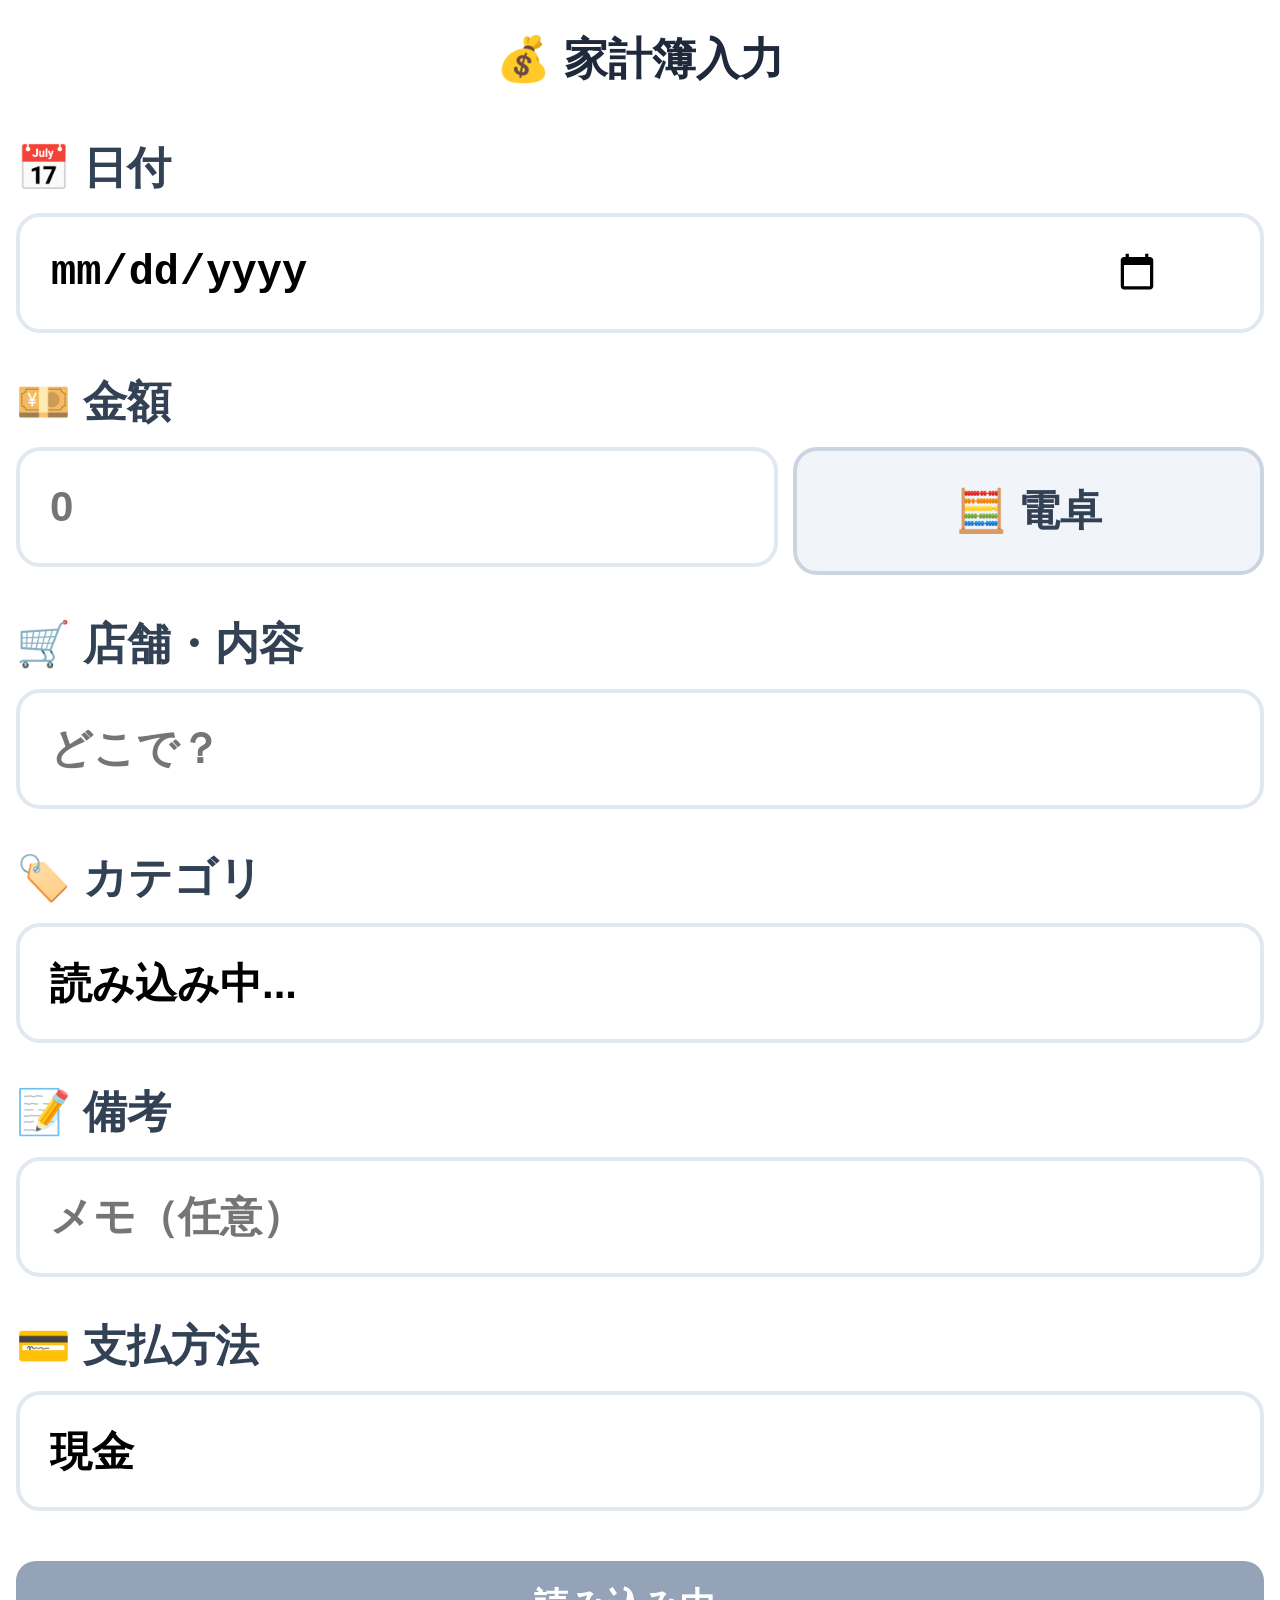
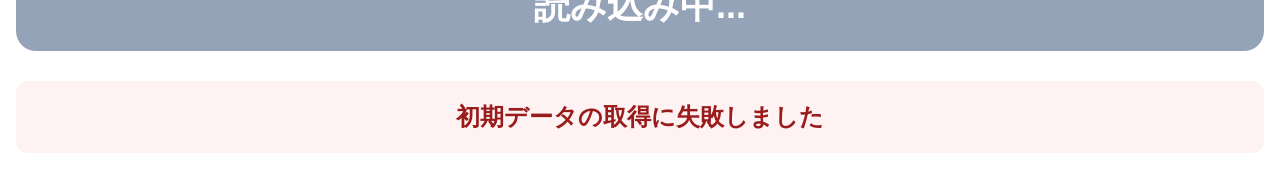
==== docs/index.html @ 9626bc62 "feat: WebアプリをJSON API化し、GitHub Pagesでフロントエンドを配信 GAS Web AppはJSON APIに専念させ、入力フォーム(電卓・曜日表示付き)は docs/in" ====
<!DOCTYPE html>
<html lang="ja">
<head>
  <meta charset="UTF-8">
  <meta name="viewport" content="width=device-width, initial-scale=1.0, maximum-scale=1.0, user-scalable=no">
  <title>家計簿</title>
  <style>
    html, body {
      width: 100%;
      height: 100%;
      margin: 0;
      padding: 0;
      background: #ffffff;
      color: #1e293b;
      font-family: -apple-system, BlinkMacSystemFont, sans-serif;
      font-size: 20px; /* 全体の基準をさらにアップ */
    }
    .container {
      width: 100%;
      padding: 0 16px 40px;
      box-sizing: border-box;
    }
    .app-header {
      padding: 30px 0 10px;
      text-align: center;
    }
    .app-header h1 { font-size: 2.2rem; margin: 0; }
    
    .form-container {
      width: 100%;
    }
    
    label {
      display: block;
      font-size: 2.2rem; /* さらに大きく */
      font-weight: 900;
      margin: 40px 0 15px;
      color: #334155;
    }
    input, select {
      width: 100%;
      height: 120px; /* 極限の高さ */
      padding: 0 30px;
      border: 4px solid #e2e8f0;
      border-radius: 24px;
      font-size: 42px; /* 入力文字を極限まで巨大に */
      font-weight: bold;
      box-sizing: border-box;
      background: #fff;
      -webkit-appearance: none;
    }
    input:focus, select:focus { border-color: #2563eb; outline: none; }
    
    .btn {
      width: 100%;
      height: 90px; /* 特大ボタン */
      background: #2563eb;
      color: #fff;
      border: none;
      border-radius: 20px;
      font-size: 1.8rem;
      font-weight: 900;
      margin-top: 50px;
      cursor: pointer;
      box-shadow: 0 10px 20px rgba(37,99,235,0.3);
    }
    .btn:disabled { background: #94a3b8; box-shadow: none; cursor: not-allowed; }
    .btn:active:not(:disabled) { transform: scale(0.96); opacity: 0.9; }
    
    #message { margin-top: 30px; padding: 20px; border-radius: 12px; display: none; text-align: center; font-weight: 800; font-size: 1.2rem; }

    /* 電卓スタイル */
    /* 電卓起動ボタン（入力欄と同サイズ） */
    .calc-btn-trigger {
      display: flex;
      align-items: center;
      justify-content: center;
      width: 100%;
      height: 120px;
      background: #f1f5f9;
      border: 4px solid #cbd5e1;
      border-radius: 24px;
      font-size: 42px; /* 入力欄(42px)と合わせる */
      font-weight: bold;
      cursor: pointer;
      color: #334155;
    }
    .calc-btn-trigger:active { background: #e2e8f0; }
    .calc-overlay {
      display: none;
      position: fixed;
      top: 0; left: 0; width: 100%; height: 100%;
      background: rgba(0,0,0,0.5);
      z-index: 1000;
      justify-content: center;
      align-items: center;
    }
    .calculator {
      background: #fff;
      width: 100%;
      height: 100%;
      max-width: none;
      border-radius: 0;
      padding: 30px 20px;
      display: flex;
      flex-direction: column;
      box-sizing: border-box;
    }
    .calc-display {
      width: 100%;
      height: 140px; /* さらに高く */
      background: #f8fafc;
      border-radius: 18px;
      margin-bottom: 30px;
      text-align: right;
      padding: 20px;
      font-size: 6rem; /* さらに巨大化 */
      font-weight: bold;
      box-sizing: border-box;
      display: flex;
      align-items: center;
      justify-content: flex-end;
      overflow-x: auto; /* 長い計算式でも対応 */
    }
    .calc-grid {
      flex: 1;
      display: grid;
      grid-template-columns: repeat(4, 1fr);
      gap: 15px;
    }
    .calc-key {
      height: 100%;
      min-height: 70px;
      border: none;
      border-radius: 20px;
      font-size: 3.5rem; /* さらに大きく */
      font-weight: bold;
      background: #f1f5f9;
      color: #334155;
      cursor: pointer;
    }
    .calc-key.op { background: #e2e8f0; color: #1e293b; font-size: 4rem; }
    .calc-key.action { background: #2563eb; color: #fff; grid-column: span 2; font-size: 2.8rem; }
    .calc-key.clear { background: #fef2f2; color: #991b1b; }
    .calc-key:active { background: #cbd5e1; }
    
    /* 日付入力欄内の曜日表示用 */
    .date-wrapper {
      position: relative;
      width: 100%;
    }
    #dayOfWeek {
      position: absolute;
      right: 50px; /* カレンダーアイコンを避ける */
      top: 50%;
      transform: translateY(-50%);
      pointer-events: none; /* 下の入力を邪魔しない */
      font-weight: bold;
      font-size: 1.4rem;
    }
    input[type="date"] {
      padding-right: 100px; /* 曜日分の余白 */
    }
  </style>
</head>
<body>
  <div class="calc-overlay" id="calcOverlay">
    <div class="calculator">
      <div class="calc-display" id="calcDisplay">0</div>
      <div class="calc-grid">
        <button type="button" class="calc-key clear" onclick="calcAction('C')">C</button>
        <button type="button" class="calc-key op" onclick="calcAction('/')">÷</button>
        <button type="button" class="calc-key op" onclick="calcAction('*')">×</button>
        <button type="button" class="calc-key op" onclick="calcAction('back')">⌫</button>
        
        <button type="button" class="calc-key" onclick="calcAction('7')">7</button>
        <button type="button" class="calc-key" onclick="calcAction('8')">8</button>
        <button type="button" class="calc-key" onclick="calcAction('9')">9</button>
        <button type="button" class="calc-key op" onclick="calcAction('-')">-</button>
        
        <button type="button" class="calc-key" onclick="calcAction('4')">4</button>
        <button type="button" class="calc-key" onclick="calcAction('5')">5</button>
        <button type="button" class="calc-key" onclick="calcAction('6')">6</button>
        <button type="button" class="calc-key op" onclick="calcAction('+')">+</button>
        
        <button type="button" class="calc-key" onclick="calcAction('1')">1</button>
        <button type="button" class="calc-key" onclick="calcAction('2')">2</button>
        <button type="button" class="calc-key" onclick="calcAction('3')">3</button>
        <button type="button" class="calc-key op" onclick="calcAction('=')">=</button>
        
        <button type="button" class="calc-key" onclick="calcAction('0')">0</button>
        <button type="button" class="calc-key" onclick="calcAction('.')">.</button>
        <button type="button" class="calc-key action" onclick="calcApply()">反映する</button>
        <button type="button" class="calc-key" style="grid-column: span 2; background: #94a3b8; color: #fff;" onclick="toggleCalc(false)">閉じる</button>
      </div>
    </div>
  </div>
  <div class="container">
    <div class="app-header">
      <h1>💰 家計簿入力</h1>
    </div>
    
    <div class="form-container">
      <form id="entryForm">
        <label>📅 日付</label>
        <div class="date-wrapper">
          <input type="date" name="date" required>
          <span id="dayOfWeek"></span>
        </div>
        
        <label>💴 金額</label>
        <div style="display: flex; gap: 15px;">
          <input type="number" name="amount" placeholder="0" inputmode="numeric" required style="flex: 1.5;">
          <div class="calc-btn-trigger" onclick="toggleCalc(true)" style="flex: 1;">🧮 電卓</div>
        </div>
        
        <label>🛒 店舗・内容</label>
        <input type="text" name="shop" placeholder="どこで？" required>
        
        <label>🏷️ カテゴリ</label>
        <select name="category" required>
          <option value="">読み込み中...</option>
        </select>
        
        <label>📝 備考</label>
        <input type="text" name="memo" placeholder="メモ（任意）">

        <label>💳 支払方法</label>
        <select name="source" required>
          <option value="現金">現金</option>
          <option value="楽天ペイ">楽天ペイ</option>
          <option value="楽天カード">楽天カード</option>
          <option value="口座引落">口座引落</option>
        </select>
        
        <button type="submit" class="btn" id="submitBtn" disabled>読み込み中...</button>
        <div id="message"></div>
      </form>
    </div>
  </div>

  <script>
    // GASのWeb App APIのURL
    const GAS_API_URL = "https://script.google.com/macros/s/AKfycbwJkGi-ZjBbujrOGC5lajEsW_bEzO8vfhhqtZwaA_ltEMRkQcz_X6Qx46fzimgel_sfVg/exec";

    function showMessage(text, color) {
      const msg = document.getElementById('message');
      msg.textContent = text;
      msg.style.display = 'block';
      msg.style.background = color === 'green' ? '#ecfdf5' : '#fef2f2';
      msg.style.color = color === 'green' ? '#065f46' : '#991b1b';
      setTimeout(() => { msg.style.display = 'none'; }, 5000);
    }

    const dayOfWeekSpan = document.getElementById('dayOfWeek');
    const dateInput = document.querySelector('[name=date]');
    const weekDays = ['日', '月', '火', '水', '木', '金', '土'];

    function updateDayOfWeek() {
      const dateVal = dateInput.value;
      if (dateVal) {
        const date = new Date(dateVal);
        const dayIdx = date.getDay();
        const day = weekDays[dayIdx];
        dayOfWeekSpan.textContent = '(' + day + ')';
        
        // 色付け
        if (dayIdx === 0) dayOfWeekSpan.style.color = '#ef4444'; // 日: 赤
        else if (dayIdx === 6) dayOfWeekSpan.style.color = '#3b82f6'; // 土: 青
        else dayOfWeekSpan.style.color = '#64748b'; // 平日: グレー
      } else {
        dayOfWeekSpan.textContent = '';
      }
    }

    function getTodayString() {
      const now = new Date();
      const y = now.getFullYear();
      const m = String(now.getMonth() + 1).padStart(2, '0');
      const d = String(now.getDate()).padStart(2, '0');
      return `${y}-${m}-${d}`;
    }

    function escapeHtml(str) {
      if (!str) return '';
      return String(str).replace(/&/g, '&amp;').replace(/</g, '&lt;').replace(/>/g, '&gt;').replace(/"/g, '&quot;');
    }

    // 初期化処理: カテゴリ一覧の取得と日付の初期設定
    function initApp() {
      const btn = document.getElementById('submitBtn');
      fetch(GAS_API_URL + "?action=init")
        .then(res => {
          if (!res.ok) throw new Error('Network response was not ok');
          return res.json();
        })
        .then(data => {
          // カテゴリの描画
          const categorySelect = document.querySelector('[name=category]');
          if (data.categories && data.categories.length > 0) {
            categorySelect.innerHTML = data.categories
              .map(c => '<option value="' + escapeHtml(c) + '">' + escapeHtml(c) + '</option>')
              .join('\n');
          } else {
            categorySelect.innerHTML = '<option value="">カテゴリが取得できませんでした</option>';
          }

          // 今日の日付を設定
          dateInput.value = getTodayString();
          updateDayOfWeek();
          
          btn.disabled = false;
          btn.textContent = '登録する';
        })
        .catch(err => {
          showMessage('初期データの取得に失敗しました', 'red');
          console.error(err);
        });
    }

    // 電卓ロジック
    let calcExpr = '';
    let errorTimeoutId = null;
    const calcDisplay = document.getElementById('calcDisplay');
    const amountInput = document.querySelector('[name=amount]');

    function toggleCalc(show) {
      document.getElementById('calcOverlay').style.display = show ? 'flex' : 'none';
      if (show) {
        if (errorTimeoutId) {
          clearTimeout(errorTimeoutId);
          errorTimeoutId = null;
        }
        calcExpr = amountInput.value || '0';
        updateCalcDisplay();
      }
    }

    function updateCalcDisplay() {
      calcDisplay.textContent = calcExpr || '0';
    }

    function calcAction(val) {
      if (errorTimeoutId) {
        clearTimeout(errorTimeoutId);
        errorTimeoutId = null;
        if (calcExpr === 'Error') {
          calcExpr = '';
        }
      }

      if (val === 'C') {
        calcExpr = '';
      } else if (val === 'back') {
        calcExpr = calcExpr.slice(0, -1);
      } else if (val === '=') {
        try {
          calcExpr = String(Function('"use strict";return (' + calcExpr.replace(/[^-()\\d/*+.]/g, '') + ')')());
        } catch (e) {
          calcExpr = 'Error';
          updateCalcDisplay();
          errorTimeoutId = setTimeout(() => {
            calcExpr = '';
            updateCalcDisplay();
            errorTimeoutId = null;
          }, 1000);
          return;
        }
      } else {
        if (calcExpr === '0' && !isNaN(val)) calcExpr = val;
        else calcExpr += val;
      }
      updateCalcDisplay();
    }

    function calcApply() {
      calcAction('=');
      if (calcExpr !== 'Error') {
        amountInput.value = calcExpr;
        toggleCalc(false);
      }
    }

    dateInput.addEventListener('change', updateDayOfWeek);

    document.getElementById('entryForm').addEventListener('submit', function(e) {
      e.preventDefault();
      const btn = document.getElementById('submitBtn');
      btn.disabled = true;
      btn.textContent = '登録中...';

      const data = {
        date: e.target.date.value,
        amount: e.target.amount.value,
        shop: e.target.shop.value,
        category: e.target.category.value,
        source: e.target.source.value,
        memo: e.target.memo.value
      };

      // CORSプリフライトを避けるため Content-Type: text/plain でJSONを送信
      fetch(GAS_API_URL, {
        method: 'POST',
        mode: 'cors',
        headers: {
          'Content-Type': 'text/plain'
        },
        body: JSON.stringify(data)
      })
      .then(res => {
        if (!res.ok) throw new Error('API response was not ok');
        return res.json();
      })
      .then(res => {
        if (res.success) {
          showMessage('登録しました ✅', 'green');
          e.target.reset();
          dateInput.value = getTodayString();
          updateDayOfWeek();
        } else {
          showMessage('エラー: ' + res.error, 'red');
        }
        btn.disabled = false;
        btn.textContent = '登録する';
      })
      .catch(err => {
        showMessage('通信エラーが発生しました', 'red');
        console.error(err);
        btn.disabled = false;
        btn.textContent = '登録する';
      });
    });

    // 起動時にロード処理を実行
    window.addEventListener('DOMContentLoaded', initApp);
  </script>
</body>
</html>
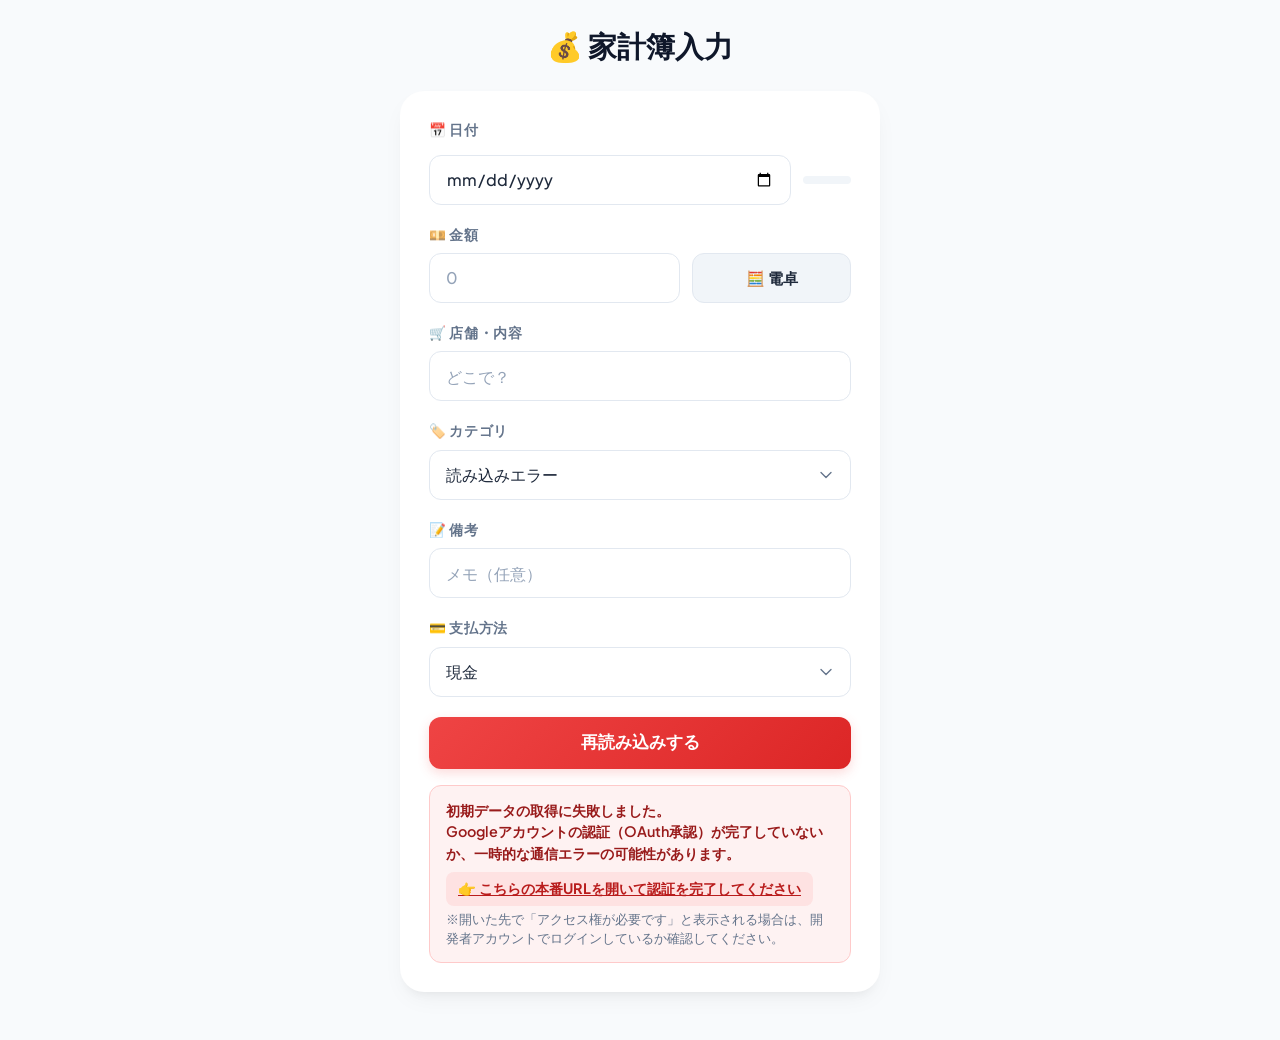
==== commit 8028c0bf: "fix: Web画面のスマホ表示最適化および初期読み込みエラー時のハンドリング改善" ====
--- a/docs/index.html
+++ b/docs/index.html
@@ -3,167 +3,395 @@
 <head>
   <meta charset="UTF-8">
   <meta name="viewport" content="width=device-width, initial-scale=1.0, maximum-scale=1.0, user-scalable=no">
-  <title>家計簿</title>
+  <title>家計簿入力</title>
+  <link rel="preconnect" href="https://fonts.googleapis.com">
+  <link rel="preconnect" href="https://fonts.gstatic.com" crossorigin>
+  <link href="https://fonts.googleapis.com/css2?family=Plus+Jakarta+Sans:wght@400;500;600;700;800&display=swap" rel="stylesheet">
   <style>
-    html, body {
-      width: 100%;
-      height: 100%;
+    :root {
+      --primary: #059669; /* emerald 600 */
+      --primary-hover: #047857; /* emerald 700 */
+      --primary-light: #ecfdf5; /* emerald 50 */
+      --bg: #f8fafc; /* slate 50 */
+      --card-bg: #ffffff;
+      --text: #1e293b; /* slate 800 */
+      --text-muted: #64748b; /* slate 500 */
+      --border: #e2e8f0; /* slate 200 */
+      --focus-ring: rgba(5, 150, 105, 0.2);
+      --font: 'Plus Jakarta Sans', -apple-system, BlinkMacSystemFont, "Segoe UI", Roboto, sans-serif;
+    }
+
+    * {
+      box-sizing: border-box;
       margin: 0;
       padding: 0;
-      background: #ffffff;
-      color: #1e293b;
-      font-family: -apple-system, BlinkMacSystemFont, sans-serif;
-      font-size: 20px; /* 全体の基準をさらにアップ */
-    }
+    }
+
+    body {
+      background: var(--bg);
+      color: var(--text);
+      font-family: var(--font);
+      font-size: 16px;
+      line-height: 1.5;
+      padding: 24px 16px 48px;
+      min-height: 100vh;
+      display: flex;
+      flex-direction: column;
+      align-items: center;
+      justify-content: center;
+    }
+
     .container {
       width: 100%;
-      padding: 0 16px 40px;
-      box-sizing: border-box;
-    }
+      max-width: 480px;
+    }
+
     .app-header {
-      padding: 30px 0 10px;
+      margin-bottom: 24px;
       text-align: center;
     }
-    .app-header h1 { font-size: 2.2rem; margin: 0; }
-    
-    .form-container {
-      width: 100%;
-    }
-    
+
+    .app-header h1 {
+      font-size: 1.8rem;
+      font-weight: 800;
+      color: #0f172a;
+      display: flex;
+      align-items: center;
+      justify-content: center;
+      gap: 10px;
+    }
+
+    .card {
+      background: var(--card-bg);
+      border-radius: 24px;
+      padding: 28px;
+      box-shadow: 0 10px 25px -5px rgba(0, 0, 0, 0.05), 0 8px 10px -6px rgba(0, 0, 0, 0.05);
+      border: 1px solid rgba(255, 255, 255, 0.8);
+    }
+
+    .form-group {
+      margin-bottom: 20px;
+    }
+
     label {
       display: block;
-      font-size: 2.2rem; /* さらに大きく */
-      font-weight: 900;
-      margin: 40px 0 15px;
-      color: #334155;
-    }
+      font-size: 0.85rem;
+      font-weight: 700;
+      margin-bottom: 8px;
+      color: var(--text-muted);
+      text-transform: uppercase;
+      letter-spacing: 0.05em;
+    }
+
+    /* 入力フィールドの基本スタイル */
     input, select {
       width: 100%;
-      height: 120px; /* 極限の高さ */
-      padding: 0 30px;
-      border: 4px solid #e2e8f0;
-      border-radius: 24px;
-      font-size: 42px; /* 入力文字を極限まで巨大に */
-      font-weight: bold;
-      box-sizing: border-box;
-      background: #fff;
+      height: 50px;
+      padding: 0 16px;
+      border: 1.5px solid var(--border);
+      border-radius: 12px;
+      font-size: 1rem;
+      font-weight: 500;
+      color: var(--text);
+      background-color: var(--card-bg);
+      transition: all 0.2s ease;
+      font-family: inherit;
       -webkit-appearance: none;
-    }
-    input:focus, select:focus { border-color: #2563eb; outline: none; }
-    
+      -moz-appearance: none;
+      appearance: none;
+    }
+
+    select {
+      background-image: url("data:image/svg+xml,%3Csvg xmlns='http://www.w3.org/2000/svg' fill='none' viewBox='0 0 24 24' stroke='%2364748b' stroke-width='2'%3E%3Cpath stroke-linecap='round' stroke-linejoin='round' d='M19.5 8.25l-7.5 7.5-7.5-7.5'/%3E%3C/svg%3E");
+      background-repeat: no-repeat;
+      background-position: right 16px center;
+      background-size: 16px;
+      padding-right: 40px;
+    }
+
+    input:focus, select:focus {
+      border-color: var(--primary);
+      box-shadow: 0 0 0 4px var(--focus-ring);
+      outline: none;
+    }
+
+    input::placeholder {
+      color: #94a3b8;
+    }
+
+    /* 日付と曜日のスタイリング */
+    .date-container {
+      display: flex;
+      flex-direction: column;
+      gap: 6px;
+    }
+
+    .date-row {
+      display: flex;
+      align-items: center;
+      gap: 12px;
+    }
+
+    #dayOfWeek {
+      font-weight: 700;
+      font-size: 0.95rem;
+      padding: 4px 10px;
+      border-radius: 8px;
+      background: #f1f5f9;
+      min-width: 48px;
+      text-align: center;
+    }
+
+    /* 金額入力と電卓ボタン */
+    .amount-row {
+      display: flex;
+      gap: 12px;
+    }
+
+    .amount-input-wrapper {
+      flex: 1.6;
+    }
+
+    .calc-btn-trigger {
+      flex: 1;
+      height: 50px;
+      display: flex;
+      align-items: center;
+      justify-content: center;
+      gap: 6px;
+      background: #f1f5f9;
+      border: 1.5px solid var(--border);
+      border-radius: 12px;
+      font-size: 0.95rem;
+      font-weight: 600;
+      cursor: pointer;
+      color: var(--text);
+      transition: all 0.2s;
+    }
+
+    .calc-btn-trigger:hover {
+      background: #e2e8f0;
+    }
+
+    .calc-btn-trigger:active {
+      transform: scale(0.97);
+    }
+
+    /* 登録ボタン */
     .btn {
       width: 100%;
-      height: 90px; /* 特大ボタン */
-      background: #2563eb;
+      height: 52px;
+      background: linear-gradient(135deg, var(--primary) 0%, #0d9488 100%);
       color: #fff;
       border: none;
-      border-radius: 20px;
-      font-size: 1.8rem;
-      font-weight: 900;
-      margin-top: 50px;
+      border-radius: 12px;
+      font-size: 1.05rem;
+      font-weight: 700;
+      margin-top: 12px;
       cursor: pointer;
-      box-shadow: 0 10px 20px rgba(37,99,235,0.3);
-    }
-    .btn:disabled { background: #94a3b8; box-shadow: none; cursor: not-allowed; }
-    .btn:active:not(:disabled) { transform: scale(0.96); opacity: 0.9; }
-    
-    #message { margin-top: 30px; padding: 20px; border-radius: 12px; display: none; text-align: center; font-weight: 800; font-size: 1.2rem; }
-
-    /* 電卓スタイル */
-    /* 電卓起動ボタン（入力欄と同サイズ） */
-    .calc-btn-trigger {
+      box-shadow: 0 4px 12px rgba(5, 150, 105, 0.2);
+      transition: all 0.2s ease;
       display: flex;
       align-items: center;
       justify-content: center;
-      width: 100%;
-      height: 120px;
-      background: #f1f5f9;
-      border: 4px solid #cbd5e1;
-      border-radius: 24px;
-      font-size: 42px; /* 入力欄(42px)と合わせる */
-      font-weight: bold;
-      cursor: pointer;
-      color: #334155;
-    }
-    .calc-btn-trigger:active { background: #e2e8f0; }
+      gap: 8px;
+    }
+
+    .btn:hover:not(:disabled) {
+      box-shadow: 0 6px 16px rgba(5, 150, 105, 0.3);
+      transform: translateY(-1px);
+    }
+
+    .btn:active:not(:disabled) {
+      transform: translateY(1px);
+      box-shadow: 0 2px 6px rgba(5, 150, 105, 0.2);
+    }
+
+    .btn:disabled {
+      background: #cbd5e1;
+      color: #94a3b8;
+      box-shadow: none;
+      cursor: not-allowed;
+    }
+
+    /* エラー時のボタン */
+    .btn-retry {
+      background: linear-gradient(135deg, #ef4444 0%, #dc2626 100%);
+      box-shadow: 0 4px 12px rgba(239, 68, 68, 0.2);
+    }
+    
+    .btn-retry:hover:not(:disabled) {
+      box-shadow: 0 6px 16px rgba(239, 68, 68, 0.3);
+    }
+
+    /* アラートメッセージ */
+    #message {
+      margin-top: 16px;
+      padding: 14px 16px;
+      border-radius: 12px;
+      display: none;
+      text-align: left;
+      font-weight: 600;
+      font-size: 0.9rem;
+      line-height: 1.5;
+      border: 1px solid transparent;
+      animation: slideIn 0.3s ease;
+    }
+
+    @keyframes slideIn {
+      from { transform: translateY(-10px); opacity: 0; }
+      to { transform: translateY(0); opacity: 1; }
+    }
+
+    /* エラー内の認証リンク */
+    .error-link {
+      color: #b91c1c;
+      text-decoration: underline;
+      font-weight: 700;
+      display: inline-block;
+      margin-top: 8px;
+      padding: 6px 12px;
+      background: #fee2e2;
+      border-radius: 8px;
+      transition: background 0.2s;
+    }
+
+    .error-link:hover {
+      background: #fca5a5;
+    }
+
+    /* 電卓モーダル */
     .calc-overlay {
       display: none;
       position: fixed;
       top: 0; left: 0; width: 100%; height: 100%;
-      background: rgba(0,0,0,0.5);
+      background: rgba(15, 23, 42, 0.6);
       z-index: 1000;
       justify-content: center;
-      align-items: center;
-    }
+      align-items: flex-end; /* スマホで操作しやすいボトムシート */
+      backdrop-filter: blur(4px);
+    }
+
     .calculator {
-      background: #fff;
+      background: var(--card-bg);
       width: 100%;
-      height: 100%;
-      max-width: none;
-      border-radius: 0;
-      padding: 30px 20px;
+      max-width: 480px;
+      border-radius: 24px 24px 0 0;
+      padding: 24px 24px 40px;
       display: flex;
       flex-direction: column;
       box-sizing: border-box;
-    }
+      box-shadow: 0 -10px 25px -5px rgba(0, 0, 0, 0.1);
+      transform: translateY(100%);
+      transition: transform 0.25s ease-out;
+    }
+
+    .calc-overlay.active {
+      display: flex;
+    }
+
+    .calc-overlay.active .calculator {
+      transform: translateY(0);
+    }
+
     .calc-display {
       width: 100%;
-      height: 140px; /* さらに高く */
-      background: #f8fafc;
-      border-radius: 18px;
-      margin-bottom: 30px;
+      height: 72px;
+      background: #1e293b;
+      color: #34d399; /* emerald 400 */
+      border-radius: 14px;
+      margin-bottom: 20px;
       text-align: right;
-      padding: 20px;
-      font-size: 6rem; /* さらに巨大化 */
-      font-weight: bold;
+      padding: 0 20px;
+      font-size: 2.25rem;
+      font-weight: 700;
       box-sizing: border-box;
       display: flex;
       align-items: center;
       justify-content: flex-end;
-      overflow-x: auto; /* 長い計算式でも対応 */
-    }
+      overflow-x: auto;
+      font-family: monospace;
+      letter-spacing: 0.05em;
+    }
+
     .calc-grid {
-      flex: 1;
       display: grid;
       grid-template-columns: repeat(4, 1fr);
-      gap: 15px;
-    }
+      gap: 12px;
+      margin-bottom: 16px;
+    }
+
     .calc-key {
-      height: 100%;
-      min-height: 70px;
+      height: 54px;
       border: none;
-      border-radius: 20px;
-      font-size: 3.5rem; /* さらに大きく */
-      font-weight: bold;
+      border-radius: 12px;
+      font-size: 1.2rem;
+      font-weight: 600;
       background: #f1f5f9;
-      color: #334155;
+      color: var(--text);
       cursor: pointer;
-    }
-    .calc-key.op { background: #e2e8f0; color: #1e293b; font-size: 4rem; }
-    .calc-key.action { background: #2563eb; color: #fff; grid-column: span 2; font-size: 2.8rem; }
-    .calc-key.clear { background: #fef2f2; color: #991b1b; }
-    .calc-key:active { background: #cbd5e1; }
-    
-    /* 日付入力欄内の曜日表示用 */
-    .date-wrapper {
-      position: relative;
-      width: 100%;
-    }
-    #dayOfWeek {
-      position: absolute;
-      right: 50px; /* カレンダーアイコンを避ける */
-      top: 50%;
-      transform: translateY(-50%);
-      pointer-events: none; /* 下の入力を邪魔しない */
-      font-weight: bold;
-      font-size: 1.4rem;
-    }
-    input[type="date"] {
-      padding-right: 100px; /* 曜日分の余白 */
+      transition: all 0.15s;
+      display: flex;
+      align-items: center;
+      justify-content: center;
+    }
+
+    .calc-key.op {
+      background: #e2e8f0;
+      color: #0f172a;
+      font-size: 1.3rem;
+    }
+
+    .calc-key.clear {
+      background: #fee2e2;
+      color: #ef4444;
+    }
+
+    .calc-key:active {
+      background: #cbd5e1;
+      transform: scale(0.95);
+    }
+
+    .calc-key.clear:active {
+      background: #fca5a5;
+    }
+
+    .calc-actions {
+      display: grid;
+      grid-template-columns: 1fr 1fr;
+      gap: 12px;
+    }
+
+    .calc-action-btn {
+      height: 50px;
+      border: none;
+      border-radius: 12px;
+      font-size: 1rem;
+      font-weight: 700;
+      cursor: pointer;
+      transition: all 0.15s;
+      display: flex;
+      align-items: center;
+      justify-content: center;
+    }
+
+    .calc-action-btn.apply {
+      background: var(--primary);
+      color: #fff;
+    }
+
+    .calc-action-btn.close {
+      background: #f1f5f9;
+      color: var(--text);
+    }
+
+    .calc-action-btn:active {
+      transform: scale(0.97);
     }
   </style>
 </head>
 <body>
+  <!-- 電卓モーダル -->
   <div class="calc-overlay" id="calcOverlay">
     <div class="calculator">
       <div class="calc-display" id="calcDisplay">0</div>
@@ -190,48 +418,65 @@
         
         <button type="button" class="calc-key" onclick="calcAction('0')">0</button>
         <button type="button" class="calc-key" onclick="calcAction('.')">.</button>
-        <button type="button" class="calc-key action" onclick="calcApply()">反映する</button>
-        <button type="button" class="calc-key" style="grid-column: span 2; background: #94a3b8; color: #fff;" onclick="toggleCalc(false)">閉じる</button>
+      </div>
+      <div class="calc-actions">
+        <button type="button" class="calc-action-btn close" onclick="toggleCalc(false)">閉じる</button>
+        <button type="button" class="calc-action-btn apply" onclick="calcApply()">反映する</button>
       </div>
     </div>
   </div>
+
   <div class="container">
     <div class="app-header">
       <h1>💰 家計簿入力</h1>
     </div>
     
-    <div class="form-container">
+    <div class="card">
       <form id="entryForm">
-        <label>📅 日付</label>
-        <div class="date-wrapper">
-          <input type="date" name="date" required>
-          <span id="dayOfWeek"></span>
+        <div class="form-group date-container">
+          <label>📅 日付</label>
+          <div class="date-row">
+            <input type="date" name="date" required style="flex: 1;">
+            <span id="dayOfWeek"></span>
+          </div>
         </div>
         
-        <label>💴 金額</label>
-        <div style="display: flex; gap: 15px;">
-          <input type="number" name="amount" placeholder="0" inputmode="numeric" required style="flex: 1.5;">
-          <div class="calc-btn-trigger" onclick="toggleCalc(true)" style="flex: 1;">🧮 電卓</div>
+        <div class="form-group">
+          <label>💴 金額</label>
+          <div class="amount-row">
+            <div class="amount-input-wrapper">
+              <input type="number" name="amount" placeholder="0" inputmode="numeric" required>
+            </div>
+            <div class="calc-btn-trigger" onclick="toggleCalc(true)">🧮 電卓</div>
+          </div>
         </div>
         
-        <label>🛒 店舗・内容</label>
-        <input type="text" name="shop" placeholder="どこで？" required>
-        
-        <label>🏷️ カテゴリ</label>
-        <select name="category" required>
-          <option value="">読み込み中...</option>
-        </select>
-        
-        <label>📝 備考</label>
-        <input type="text" name="memo" placeholder="メモ（任意）">
-
-        <label>💳 支払方法</label>
-        <select name="source" required>
-          <option value="現金">現金</option>
-          <option value="楽天ペイ">楽天ペイ</option>
-          <option value="楽天カード">楽天カード</option>
-          <option value="口座引落">口座引落</option>
-        </select>
+        <div class="form-group">
+          <label>🛒 店舗・内容</label>
+          <input type="text" name="shop" placeholder="どこで？" required>
+        </div>
+        
+        <div class="form-group">
+          <label>🏷️ カテゴリ</label>
+          <select name="category" required>
+            <option value="">読み込み中...</option>
+          </select>
+        </div>
+        
+        <div class="form-group">
+          <label>📝 備考</label>
+          <input type="text" name="memo" placeholder="メモ（任意）">
+        </div>
+
+        <div class="form-group">
+          <label>💳 支払方法</label>
+          <select name="source" required>
+            <option value="現金">現金</option>
+            <option value="楽天ペイ">楽天ペイ</option>
+            <option value="楽天カード">楽天カード</option>
+            <option value="口座引落">口座引落</option>
+          </select>
+        </div>
         
         <button type="submit" class="btn" id="submitBtn" disabled>読み込み中...</button>
         <div id="message"></div>
@@ -243,13 +488,24 @@
     // GASのWeb App APIのURL
     const GAS_API_URL = "https://script.google.com/macros/s/AKfycbwJkGi-ZjBbujrOGC5lajEsW_bEzO8vfhhqtZwaA_ltEMRkQcz_X6Qx46fzimgel_sfVg/exec";
 
-    function showMessage(text, color) {
+    let isLoadError = false;
+
+    function showMessage(text, color, isHtml = false) {
       const msg = document.getElementById('message');
-      msg.textContent = text;
+      if (isHtml) {
+        msg.innerHTML = text;
+      } else {
+        msg.textContent = text;
+      }
       msg.style.display = 'block';
       msg.style.background = color === 'green' ? '#ecfdf5' : '#fef2f2';
       msg.style.color = color === 'green' ? '#065f46' : '#991b1b';
-      setTimeout(() => { msg.style.display = 'none'; }, 5000);
+      msg.style.borderColor = color === 'green' ? '#a7f3d0' : '#fecaca';
+      
+      // 自動消去は正常登録時のみ（エラー時は確認できるよう残す）
+      if (color === 'green') {
+        setTimeout(() => { msg.style.display = 'none'; }, 5000);
+      }
     }
 
     const dayOfWeekSpan = document.getElementById('dayOfWeek');
@@ -262,14 +518,22 @@
         const date = new Date(dateVal);
         const dayIdx = date.getDay();
         const day = weekDays[dayIdx];
-        dayOfWeekSpan.textContent = '(' + day + ')';
-        
-        // 色付け
-        if (dayIdx === 0) dayOfWeekSpan.style.color = '#ef4444'; // 日: 赤
-        else if (dayIdx === 6) dayOfWeekSpan.style.color = '#3b82f6'; // 土: 青
-        else dayOfWeekSpan.style.color = '#64748b'; // 平日: グレー
+        dayOfWeekSpan.textContent = day;
+        
+        // 色付けと背景色
+        if (dayIdx === 0) {
+          dayOfWeekSpan.style.color = '#ef4444'; // 日: 赤
+          dayOfWeekSpan.style.background = '#fee2e2';
+        } else if (dayIdx === 6) {
+          dayOfWeekSpan.style.color = '#3b82f6'; // 土: 青
+          dayOfWeekSpan.style.background = '#dbeafe';
+        } else {
+          dayOfWeekSpan.style.color = '#475569'; // 平日: チャコール
+          dayOfWeekSpan.style.background = '#f1f5f9';
+        }
       } else {
         dayOfWeekSpan.textContent = '';
+        dayOfWeekSpan.style.background = 'transparent';
       }
     }
 
@@ -289,6 +553,16 @@
     // 初期化処理: カテゴリ一覧の取得と日付の初期設定
     function initApp() {
       const btn = document.getElementById('submitBtn');
+      btn.disabled = true;
+      btn.textContent = '読み込み中...';
+      btn.classList.remove('btn-retry');
+      
+      const msg = document.getElementById('message');
+      msg.style.display = 'none';
+
+      const categorySelect = document.querySelector('[name=category]');
+      categorySelect.innerHTML = '<option value="">読み込み中...</option>';
+
       fetch(GAS_API_URL + "?action=init")
         .then(res => {
           if (!res.ok) throw new Error('Network response was not ok');
@@ -296,7 +570,6 @@
         })
         .then(data => {
           // カテゴリの描画
-          const categorySelect = document.querySelector('[name=category]');
           if (data.categories && data.categories.length > 0) {
             categorySelect.innerHTML = data.categories
               .map(c => '<option value="' + escapeHtml(c) + '">' + escapeHtml(c) + '</option>')
@@ -311,10 +584,26 @@
           
           btn.disabled = false;
           btn.textContent = '登録する';
+          isLoadError = false;
         })
         .catch(err => {
-          showMessage('初期データの取得に失敗しました', 'red');
+          isLoadError = true;
+          categorySelect.innerHTML = '<option value="">読み込みエラー</option>';
+          
+          const errorHtml = `
+            <strong>初期データの取得に失敗しました。</strong><br>
+            Googleアカウントの認証（OAuth承認）が完了していないか、一時的な通信エラーの可能性があります。<br>
+            <a href="${GAS_API_URL}" target="_blank" class="error-link">👉 こちらの本番URLを開いて認証を完了してください</a><br>
+            <span style="font-size: 0.8rem; font-weight: normal; color: var(--text-muted); display: block; margin-top: 4px;">
+              ※開いた先で「アクセス権が必要です」と表示される場合は、開発者アカウントでログインしているか確認してください。
+            </span>
+          `;
+          showMessage(errorHtml, 'red', true);
+          
           console.error(err);
+          btn.disabled = false;
+          btn.textContent = '再読み込みする';
+          btn.classList.add('btn-retry');
         });
     }
 
@@ -325,14 +614,17 @@
     const amountInput = document.querySelector('[name=amount]');
 
     function toggleCalc(show) {
-      document.getElementById('calcOverlay').style.display = show ? 'flex' : 'none';
+      const overlay = document.getElementById('calcOverlay');
       if (show) {
+        overlay.classList.add('active');
         if (errorTimeoutId) {
           clearTimeout(errorTimeoutId);
           errorTimeoutId = null;
         }
         calcExpr = amountInput.value || '0';
         updateCalcDisplay();
+      } else {
+        overlay.classList.remove('active');
       }
     }
 
@@ -385,6 +677,13 @@
 
     document.getElementById('entryForm').addEventListener('submit', function(e) {
       e.preventDefault();
+      
+      // ロードエラー時は再読み込みボタンとして動作
+      if (isLoadError) {
+        initApp();
+        return;
+      }
+
       const btn = document.getElementById('submitBtn');
       btn.disabled = true;
       btn.textContent = '登録中...';
@@ -424,7 +723,7 @@
         btn.textContent = '登録する';
       })
       .catch(err => {
-        showMessage('通信エラーが発生しました', 'red');
+        showMessage('通信エラーが発生しました。時間を置いて再度お試しください。', 'red');
         console.error(err);
         btn.disabled = false;
         btn.textContent = '登録する';
